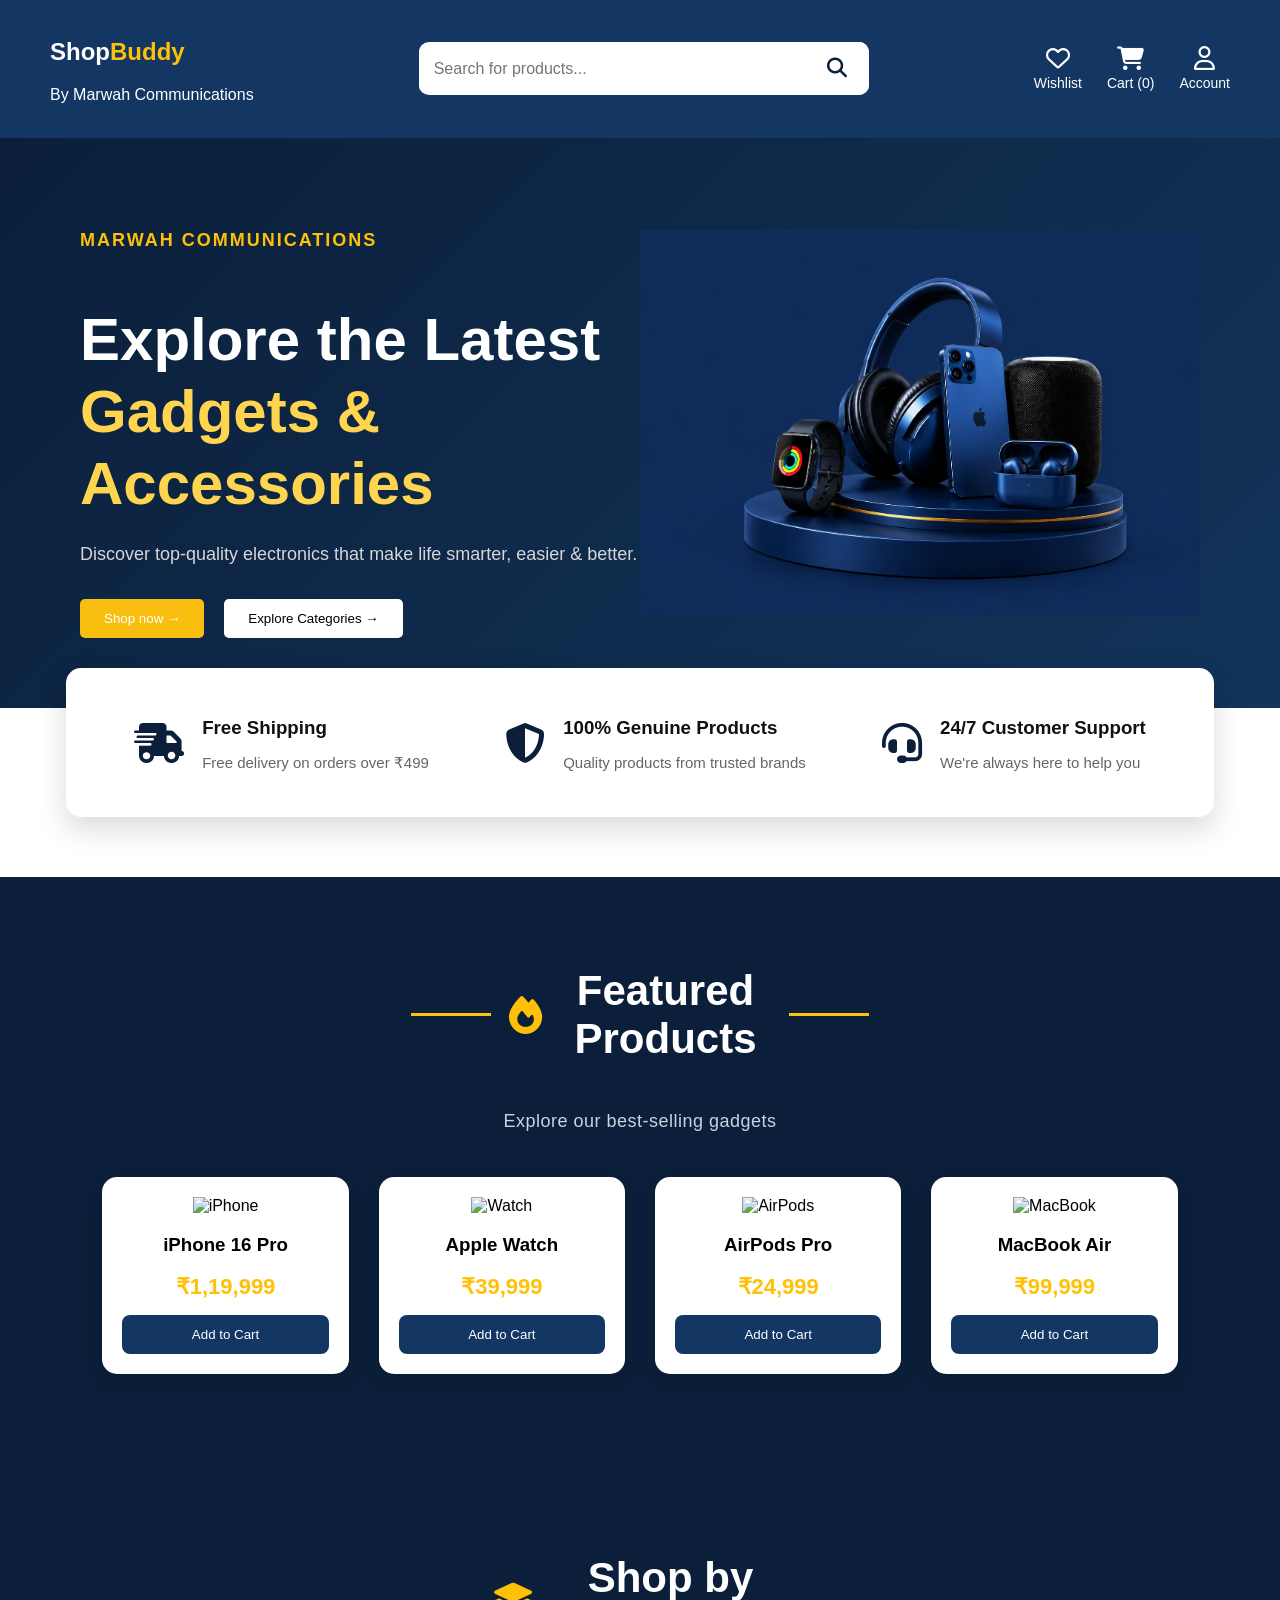
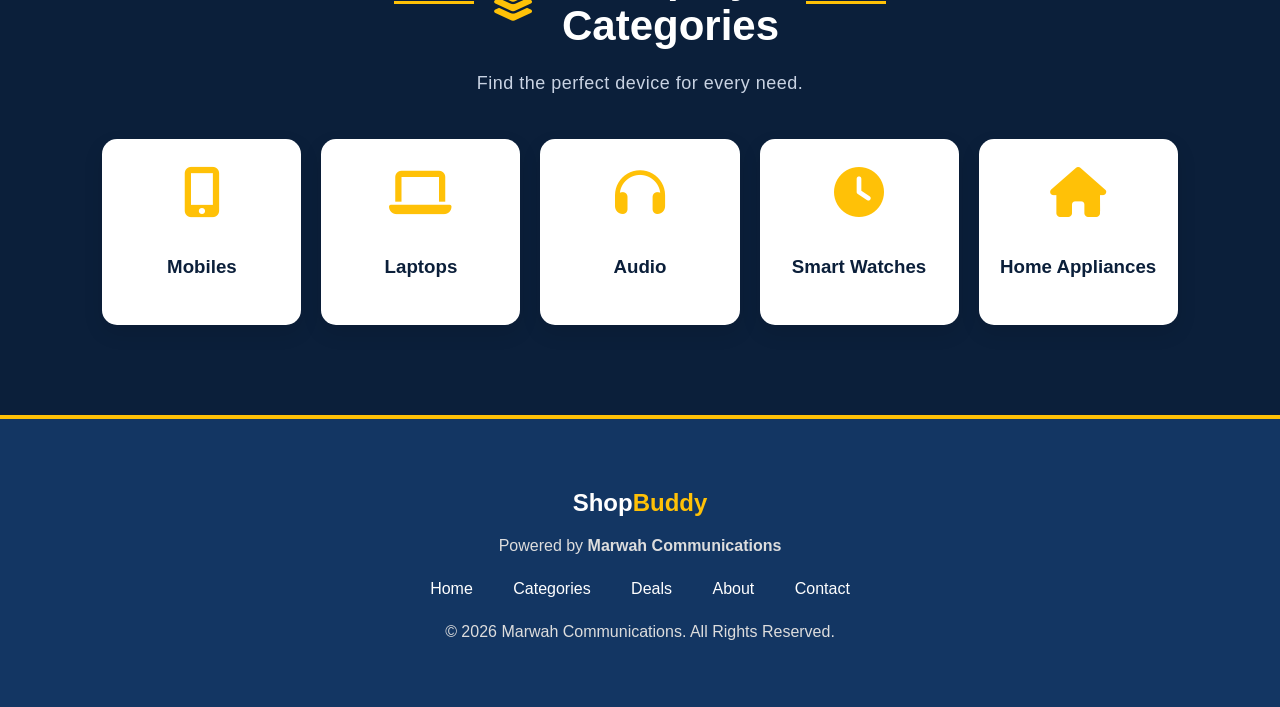
==== index.html @ 834ea1ad "Add product search and dynamic filtering" ====
<!DOCTYPE html>
<html lang="en">

<head>
    <meta charset="UTF-8">
    <meta name="viewport" content="width=device-width,intial-scale=1.0">
    <title>ShopBuddy</title>
    <link rel="stylesheet" href="css/style.css">
    <link rel="stylesheet" href="https://cdnjs.cloudflare.com/ajax/libs/font-awesome/6.5.2/css/all.min.css">
</head>

<body>
    <header>
        <nav class="navbar">
            <div class="logo">
                <h2>
                    <span class="shop">Shop</span><span class="buddy">Buddy</span>
                </h2>
                <p>By Marwah Communications</p>
            </div>
            <div class="search-box">
                <input type="text" id="search-input" placeholder="Search for products...">
                <button class="search-btn"><i class="fa-solid fa-magnifying-glass"></i></button>
            </div>
            <div class="nav-icons">
                <div class="icon-item">
                    <i class="fa-regular fa-heart"></i>
                    <span>Wishlist</span>
                </div>

                <div class="icon-item">
                    <i class="fa-solid fa-cart-shopping"></i>
                    <span id="cart-count">Cart (0)</span>
                </div>

                <div class="icon-item">
                    <i class="fa-regular fa-user"></i>
                    <span>Account</span>
                </div>
            </div>
        </nav>

    </header>
    <main>
        <section class="hero">
            <div class="hero-content">
                <p class="hero-tag">MARWAH COMMUNICATIONS</p>

                <h1>
                    Explore the Latest <br>
                    <span>Gadgets & Accessories</span>
                </h1>

                <p class="hero-description">
                    Discover top-quality electronics that make life smarter,
                    easier & better.
                </p>
                <div class="hero-buttons">
                    <button class="shop-btn">Shop now →</button>
                    <button class="explore-btn">Explore Categories →</button>
                </div>
            </div>
            <div class="hero-image">
                <img src="images/hero.png" alt="Electronics Collection">
            </div>
        </section>
        <section class="features">

            <div class="feature-card">

                <i class="fa-solid fa-truck-fast"></i>

                <div class="feature-content">
                    <h3>Free Shipping</h3>
                    <p>Free delivery on orders over ₹499</p>
                </div>

            </div>

            <div class="feature-card">

                <i class="fa-solid fa-shield-halved"></i>

                <div class="feature-content">
                    <h3>100% Genuine Products</h3>
                    <p>Quality products from trusted brands</p>
                </div>

            </div>

            <div class="feature-card">

                <i class="fa-solid fa-headset"></i>

                <div class="feature-content">
                    <h3>24/7 Customer Support</h3>
                    <p>We're always here to help you</p>
                </div>

            </div>

        </section>

        <section class="featured-products">

            <h2 class="section-title">
    <i class="fa-solid fa-fire"></i> Featured Products
</h2>
            <p class="section-subtitle">
                Explore our best-selling gadgets
            </p>

            <div class="product-grid">

                <div class="product-card">

                    <img src="images/iphone.jpg" alt="iPhone">

                    <h3>iPhone 16 Pro</h3>

                    <p class="price">₹1,19,999</p>

                    <button class="add-cart">Add to Cart</button>

                </div>

                <div class="product-card">

                    <img src="images/watch.jpg" alt="Watch">

                    <h3>Apple Watch</h3>

                    <p class="price">₹39,999</p>

                    <button class="add-cart">Add to Cart</button>

                </div>

                <div class="product-card">

                    <img src="images/airpods.jpg" alt="AirPods">

                    <h3>AirPods Pro</h3>

                    <p class="price">₹24,999</p>

                    <button class="add-cart">Add to Cart</button>

                </div>

                <div class="product-card">

                    <img src="images/macbook.jpg" alt="MacBook">

                    <h3>MacBook Air</h3>

                    <p class="price">₹99,999</p>

                    <button class="add-cart">Add to Cart</button>

                </div>

            </div>

        </section>

        <section class="categories">

            <h2 class="section-title">
    <i class="fa-solid fa-layer-group"></i> Shop by Categories
</h2>

<p class="section-subtitle">
    Find the perfect device for every need.
</p>

            <div class="category-grid">

                <div class="category-card">
                    <i class="fa-solid fa-mobile-screen-button"></i>
                    <h3>Mobiles</h3>
                </div>

                <div class="category-card">
                    <i class="fa-solid fa-laptop"></i>
                    <h3>Laptops</h3>
                </div>

                <div class="category-card">
                    <i class="fa-solid fa-headphones"></i>
                    <h3>Audio</h3>
                </div>

                <div class="category-card">
                    <i class="fa-solid fa-clock"></i>
                    <h3>Smart Watches</h3>
                </div>
                <div class="category-card">
                    <i class="fa-solid fa-house"></i>
                    <h3>Home Appliances</h3>
                </div>

            </div>

        </section>
    </main>
    <footer>

        <h2>
            <span class="shop">Shop</span><span class="buddy">Buddy</span>
        </h2>

        <p class="footer-company">
            Powered by <strong>Marwah Communications</strong>
        </p>



        <div class="footer-links">

            <a href="#">Home</a>
            <a href="#">Categories</a>
            <a href="#">Deals</a>
            <a href="#">About</a>
            <a href="#">Contact</a>

        </div>

        <p class="copyright">
            © 2026 Marwah Communications. All Rights Reserved.
        </p>

    </footer>
    <script src="js/script.js"></script>

</body>

</html>
---- css/style.css ----
body{
    margin:0;
    font-family:Arial, Helvetica, sans-serif;
    
}

.navbar{

    display:flex;

    justify-content:space-between;

    align-items:center;

    padding:18px 50px;

    background-color:#133663;

}
.logo{

    color:white;

}
.shop{
    color:white;
}

.buddy{
    color:#FFC107;
}
.search-box{
    display:flex;
    align-items:center;
    background:white;
    border-radius:10px;
    overflow:hidden;
    width:450px;
}
.search-box input{
    flex:1;
    border:none;
    outline:none;
    padding:15px;
    font-size:16px;
}
.search-btn{
    background:white;
    border:none;
    padding:15px 22px;
    cursor:pointer;
    font-size:20px;
}
.search-btn i{
    font-size:20px;
    color:#0B1F3A;
}
.nav-icons{
    display:flex;
    gap:25px;
}
.icon-item{
    display:flex;
    flex-direction:column;
    align-items:center;
}
.icon-item button{
    background:none;
    border:none;
    font-size:26px;
    color:white;
    cursor:pointer;
}
.icon-item span{
    color:white;
    font-size:14px;
    margin-top:5px;
}
.nav-icons button{

    font-size:22px;

    margin-left:10px;

    background:none;

    border:none;

    cursor:pointer;

}
.icon-item i{
    color:white;
    font-size:24px;
    cursor:pointer;
    transition:0.3s;
}

.icon-item i:hover{
    color:#FFC107;
}






.hero{
    display:flex;
    justify-content:space-between;
    align-items:center;
    padding:70px 80px;
    background: linear-gradient(135deg, #0B1F3A, #12345A);

    color: white;
}
.hero-tag{
    color:#FFC107;
    font-weight:bold;
    letter-spacing:2px;
    margin-bottom:20px;
}
.hero-content {
    width:50%;
}
.hero-content h1{
    font-size:60px;
    line-height: 1.2;
    color: white;
    margin-bottom:20px;
}
.hero-content h1 span{
    color: #FFD54F;
}
.hero-content p{
    font-size:18px;
    line-height:1.6;
    margin-bottom:30px;
}
.hero-description{
    color:#d6d6d6;
    font-size:20px;
    line-height:1.6;
    margin-bottom:35px;
}

.hero-image{
    width: 50%;
    display: flex;
    justify-content: center;
}

.hero-image img{
    width: 100%;
    max-width: 650px;
    height: auto;
}
.shop-btn,.explore-btn{
    border-radius:5px;
    padding:12px 24px;
    cursor:pointer; 
    border:none;
    transition:0.3s ease;
}
.explore-btn{
    background-color:white;
    color:black; 
}
.shop-btn{
    background-color:#f8be10;
    color:white;
}

.shop-btn:hover{
    background-color:#FFC107;
}

.explore-btn:hover{
    background-color:#d8d8d8;
    color:black;
}
.hero-buttons{
    display:flex;
    gap:20px;
}

.features{
    width:85%;
    margin:-40px auto 60px;
    padding:30px;

    display:flex;
    justify-content:space-around;
    align-items:center;

    background:white;
    border-radius:15px;

    box-shadow:0 12px 30px rgba(0,0,0,0.15);
}

.feature-card{
    display:flex;
    align-items:center;
    gap:18px;
}

.feature-card i{
    font-size:40px;
    color:#0B1F3A;
}

.feature-content h3{
    margin-bottom:8px;
    color:#111;
}

.feature-content p{
    color:#666;
    font-size:15px;
}

.featured-products{
    background:#0B1F3A;
    padding:90px 8%;
    text-align:center;
}
.featured-products h2{
    font-size:42px;
    margin-bottom:40px;
    color:white;
}
.featured-products,
.categories{
    text-align:center;
}
.section-title{
   display:inline-flex;
    align-items:center;
    gap:18px;
    margin:0 auto 15px;

    color:white;
    font-size:42px;
    font-weight:700;
}

.section-title::before,
.section-title::after{
    content:"";
    flex:0 0 80px;
    height:3px;
    background:#FFC107;
}
.section-title i{
    color:#FFC107;
    margin:0;
    font-size:38px;
}


.section-subtitle{
    color:#C9D3E3;
    font-size:18px;
    font-weight:400;
    letter-spacing:.5px;
    margin-top:8px;
    margin-bottom:45px;
}
.product-grid{
    display:grid;
    grid-template-columns:repeat(4,1fr);
    gap:30px;
}
.product-card{
    background:white;
    border-radius:15px;
    padding:20px;
    box-shadow:0 8px 20px rgba(0,0,0,0.1);
    transition:0.35s;
}
.product-card:hover{
    transform:translateY(-12px);

    box-shadow:0 20px 35px rgba(0,0,0,.25);
}
.product-card img{
    width:100%;
    height:220px;
    object-fit:contain;
}
.price{
    color:#FFC107;
    font-size:22px;
    font-weight:bold;
    margin:15px 0;
}
.product-card button{
    width:100%;
    padding:12px;
    background:#133663;
    color:white;
    border:none;
    border-radius:8px;
    cursor:pointer;
    transition:.3s;
}
.product-card button:hover{
    background:#FFC107;
    color:black;
    transform:scale(1.05);
}


.categories{
    
    background:#0B1F3A;
     padding:90px 8%;
    
    text-align:center;
}


.category-grid{
    display:grid;
    grid-template-columns:repeat(5,1fr);
    gap:20px;
}

.category-card{
    background:white;
    padding:28px 20px;
    border-radius:15px;
    box-shadow:0 8px 20px rgba(0,0,0,0.1);
    transition:0.3s ease;
}

.category-card:hover{
    transform:translateY(-8px);
}

.category-card i{
    font-size:50px;
    color:#FFC107;
    margin-bottom:20px;
}

.category-card h3{
    color:#0B1F3A;
}

footer{
    background:#133663;
    color:white;
    text-align:center;
    padding:50px 20px;
    border-top:4px solid #FFC107;
}

.footer-links{
    margin:25px 0;
}

.footer-links a{
    color:white;
    text-decoration:none;
    margin:0 18px;
    transition:.3s ease;
}

.footer-links a:hover{
    color:#FFC107;
}

footer p{
    color:#ddd;
}
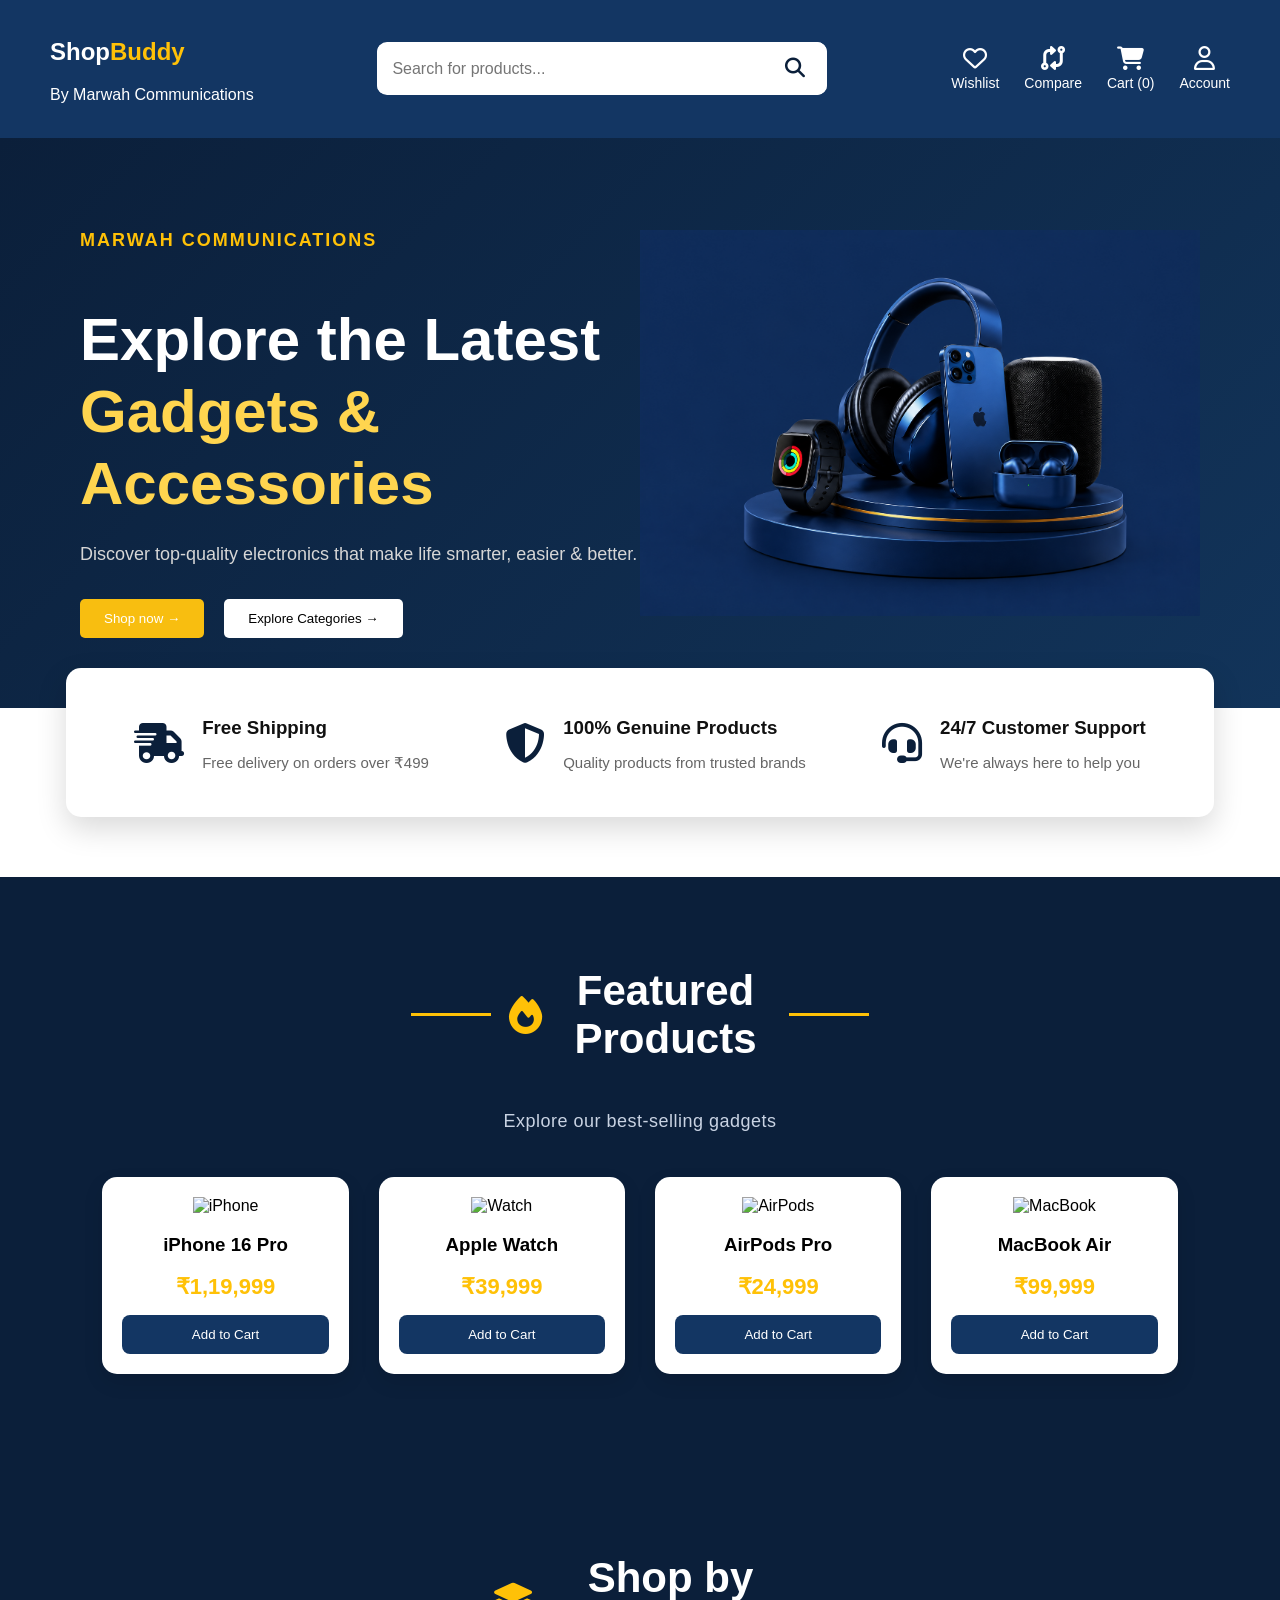
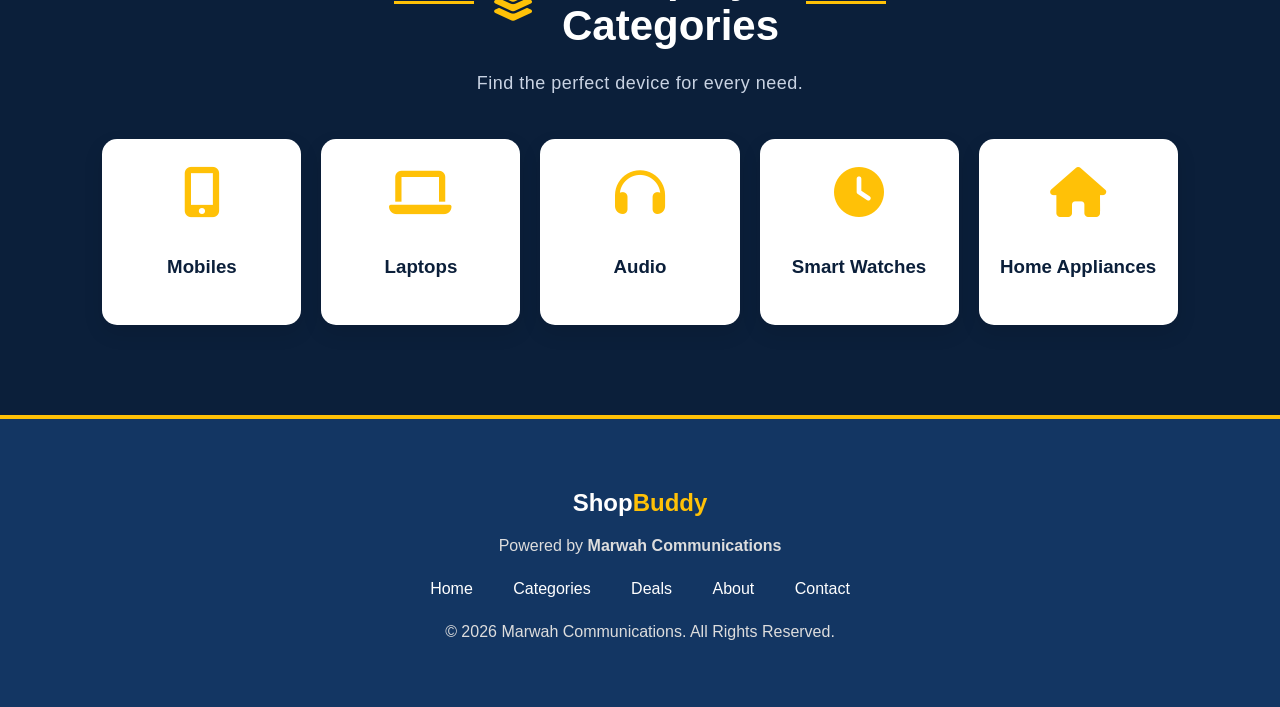
==== commit c1df4a25: "Add product comparison feature" ====
--- a/index.html
+++ b/index.html
@@ -3,11 +3,58 @@
 
 <head>
     <meta charset="UTF-8">
-    <meta name="viewport" content="width=device-width,intial-scale=1.0">
+    <meta name="viewport" content="width=device-width,initial-scale=1.0">
     <title>ShopBuddy</title>
     <link rel="stylesheet" href="css/style.css">
     <link rel="stylesheet" href="https://cdnjs.cloudflare.com/ajax/libs/font-awesome/6.5.2/css/all.min.css">
 </head>
+
+<div class="compare-overlay" id="compare-overlay">
+
+    <div class="compare-dialog">
+
+        <div class="compare-header">
+            <h2>Compare Products</h2>
+            <button class="close-compare" id="close-compare">
+                &times;
+            </button>
+        </div>
+
+        <div class="compare-products">
+
+            <div class="compare-slot">
+    <label>Product 1</label>
+
+    <input 
+        type="text" 
+        id="compare-product-1"
+        placeholder="Search for a product..."
+    >
+
+    <div class="compare-suggestions" id="suggestions-1"></div>
+</div>
+
+            <div class="compare-slot">
+    <label>Product 2</label>
+
+    <input 
+        type="text" 
+        id="compare-product-2"
+        placeholder="Search for a product..."
+    >
+
+    <div class="compare-suggestions" id="suggestions-2"></div>
+</div>
+
+        </div>
+
+        <button class="compare-submit" id="compare-submit">
+            Compare
+        </button>
+
+    </div>
+
+</div>
 
 <body>
     <header>
@@ -28,6 +75,10 @@
                     <span>Wishlist</span>
                 </div>
 
+                <div class="icon-item" id="compare-nav">
+                    <i class="fa-solid fa-code-compare"></i>
+                    <span>Compare</span>
+                </div>
                 <div class="icon-item">
                     <i class="fa-solid fa-cart-shopping"></i>
                     <span id="cart-count">Cart (0)</span>
@@ -104,8 +155,8 @@
         <section class="featured-products">
 
             <h2 class="section-title">
-    <i class="fa-solid fa-fire"></i> Featured Products
-</h2>
+                <i class="fa-solid fa-fire"></i> Featured Products
+            </h2>
             <p class="section-subtitle">
                 Explore our best-selling gadgets
             </p>
@@ -167,12 +218,12 @@
         <section class="categories">
 
             <h2 class="section-title">
-    <i class="fa-solid fa-layer-group"></i> Shop by Categories
-</h2>
-
-<p class="section-subtitle">
-    Find the perfect device for every need.
-</p>
+                <i class="fa-solid fa-layer-group"></i> Shop by Categories
+            </h2>
+
+            <p class="section-subtitle">
+                Find the perfect device for every need.
+            </p>
 
             <div class="category-grid">
 
@@ -232,6 +283,12 @@
 
     </footer>
     <script src="js/script.js"></script>
+    <script src="js/data.js"></script>
+    <script>
+    window.comparePagePath = "pages/compare.html";
+</script>
+<script src="js/compare.js"></script>
+<script src="js/cart.js"></script>
 
 </body>
 
--- a/css/style.css
+++ b/css/style.css
@@ -374,4 +374,93 @@
 
 footer p{
     color:#ddd;
+}
+
+.compare-overlay {
+    display: none;
+    position: fixed;
+    inset: 0;
+    background: rgba(0, 0, 0, 0.5);
+    z-index: 1000;
+
+    align-items: center;
+    justify-content: center;
+}
+
+.compare-dialog {
+    width: 90%;
+    max-width: 600px;
+    background: white;
+    border-radius: 12px;
+    padding: 25px;
+    box-shadow: 0 10px 30px rgba(0, 0, 0, 0.2);
+}
+
+.compare-header {
+    display: flex;
+    align-items: center;
+    justify-content: space-between;
+    margin-bottom: 25px;
+}
+
+.compare-header h2 {
+    margin: 0;
+}
+
+.close-compare {
+    border: none;
+    background: none;
+    font-size: 28px;
+    cursor: pointer;
+}
+
+.compare-products {
+    display: flex;
+    gap: 20px;
+}
+
+.compare-slot {
+    flex: 1;
+}
+
+.compare-slot label {
+    display: block;
+    margin-bottom: 8px;
+    font-weight: 600;
+}
+
+.compare-slot input {
+    width: 100%;
+    padding: 12px;
+    border: 1px solid #ccc;
+    border-radius: 8px;
+    box-sizing: border-box;
+}
+
+.compare-submit {
+    display: block;
+    margin: 25px auto 0;
+    padding: 12px 30px;
+    border: none;
+    border-radius: 8px;
+    cursor: pointer;
+}
+
+.compare-suggestions {
+    margin-top: 5px;
+    border: 1px solid #ddd;
+    border-radius: 8px;
+    background: white;
+    max-height: 180px;
+    overflow-y: auto;
+}
+
+.compare-suggestion {
+    padding: 10px;
+    cursor: pointer;
+    border-bottom: 1px solid #eee;
+}
+
+.compare-suggestion:hover {
+    background: #f5f5f5;
 }
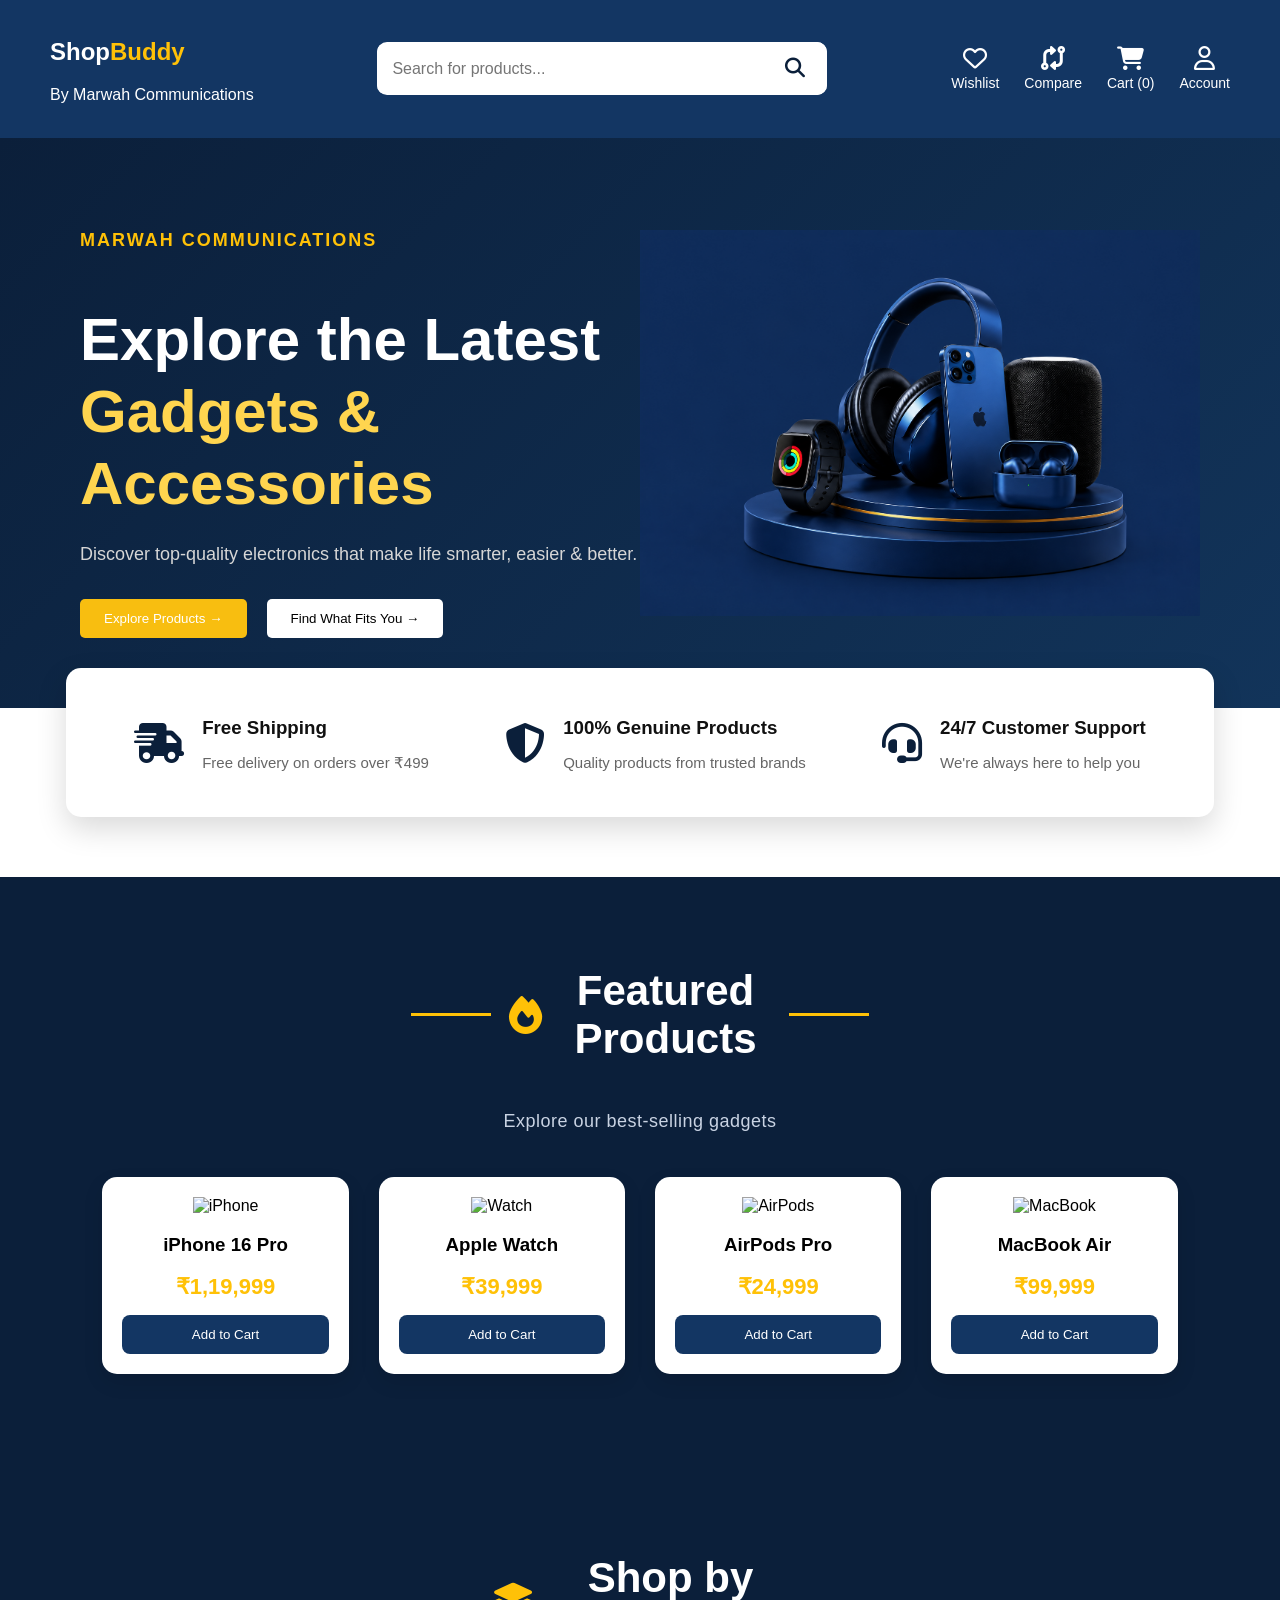
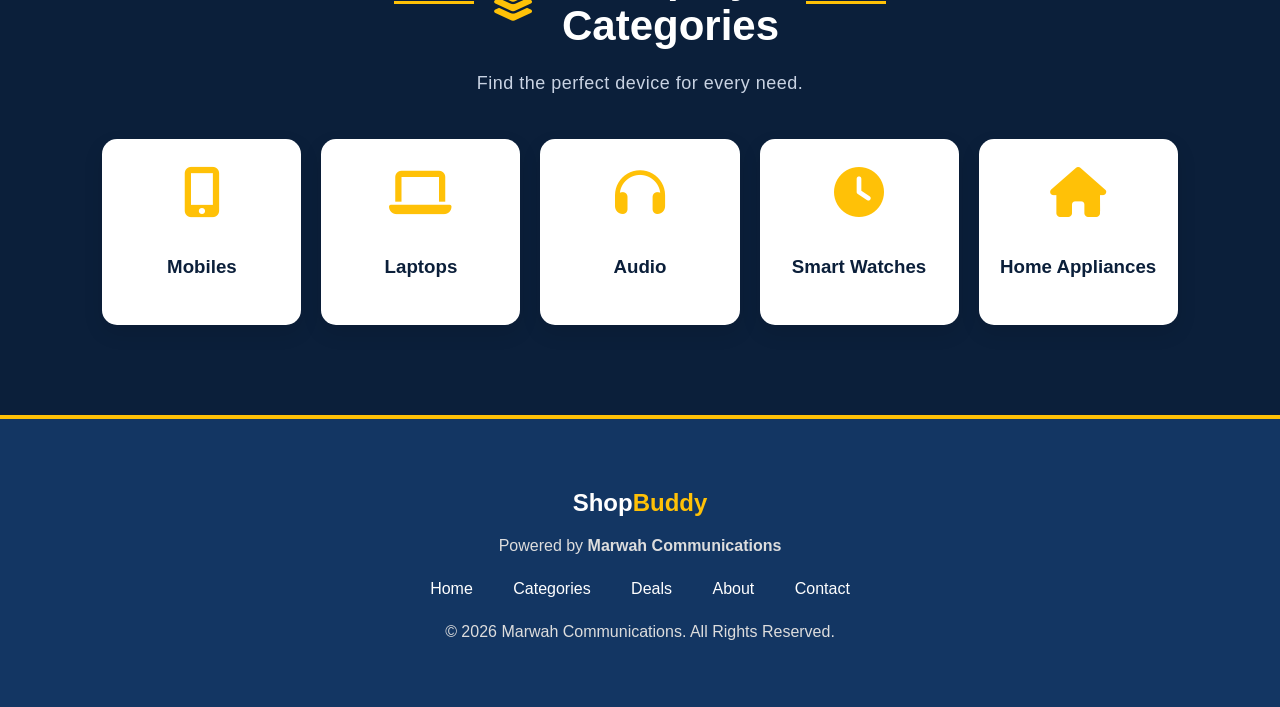
==== commit 720f1e50: "All products page added" ====
--- a/index.html
+++ b/index.html
@@ -23,28 +23,20 @@
         <div class="compare-products">
 
             <div class="compare-slot">
-    <label>Product 1</label>
-
-    <input 
-        type="text" 
-        id="compare-product-1"
-        placeholder="Search for a product..."
-    >
-
-    <div class="compare-suggestions" id="suggestions-1"></div>
-</div>
+                <label>Product 1</label>
+
+                <input type="text" id="compare-product-1" placeholder="Search for a product...">
+
+                <div class="compare-suggestions" id="suggestions-1"></div>
+            </div>
 
             <div class="compare-slot">
-    <label>Product 2</label>
-
-    <input 
-        type="text" 
-        id="compare-product-2"
-        placeholder="Search for a product..."
-    >
-
-    <div class="compare-suggestions" id="suggestions-2"></div>
-</div>
+                <label>Product 2</label>
+
+                <input type="text" id="compare-product-2" placeholder="Search for a product...">
+
+                <div class="compare-suggestions" id="suggestions-2"></div>
+            </div>
 
         </div>
 
@@ -107,8 +99,13 @@
                     easier & better.
                 </p>
                 <div class="hero-buttons">
-                    <button class="shop-btn">Shop now →</button>
-                    <button class="explore-btn">Explore Categories →</button>
+                    <button class="shop-btn" onclick="window.location.href='pages/products.html'">
+    Explore Products →
+</button>
+
+                    <button class="explore-btn" onclick="window.location.href='pages/recommendation.html'">
+                        Find What Fits You →
+                    </button>
                 </div>
             </div>
             <div class="hero-image">
@@ -285,10 +282,10 @@
     <script src="js/script.js"></script>
     <script src="js/data.js"></script>
     <script>
-    window.comparePagePath = "pages/compare.html";
-</script>
-<script src="js/compare.js"></script>
-<script src="js/cart.js"></script>
+        window.comparePagePath = "pages/compare.html";
+    </script>
+    <script src="js/compare.js"></script>
+    <script src="js/cart.js"></script>
 
 </body>
 
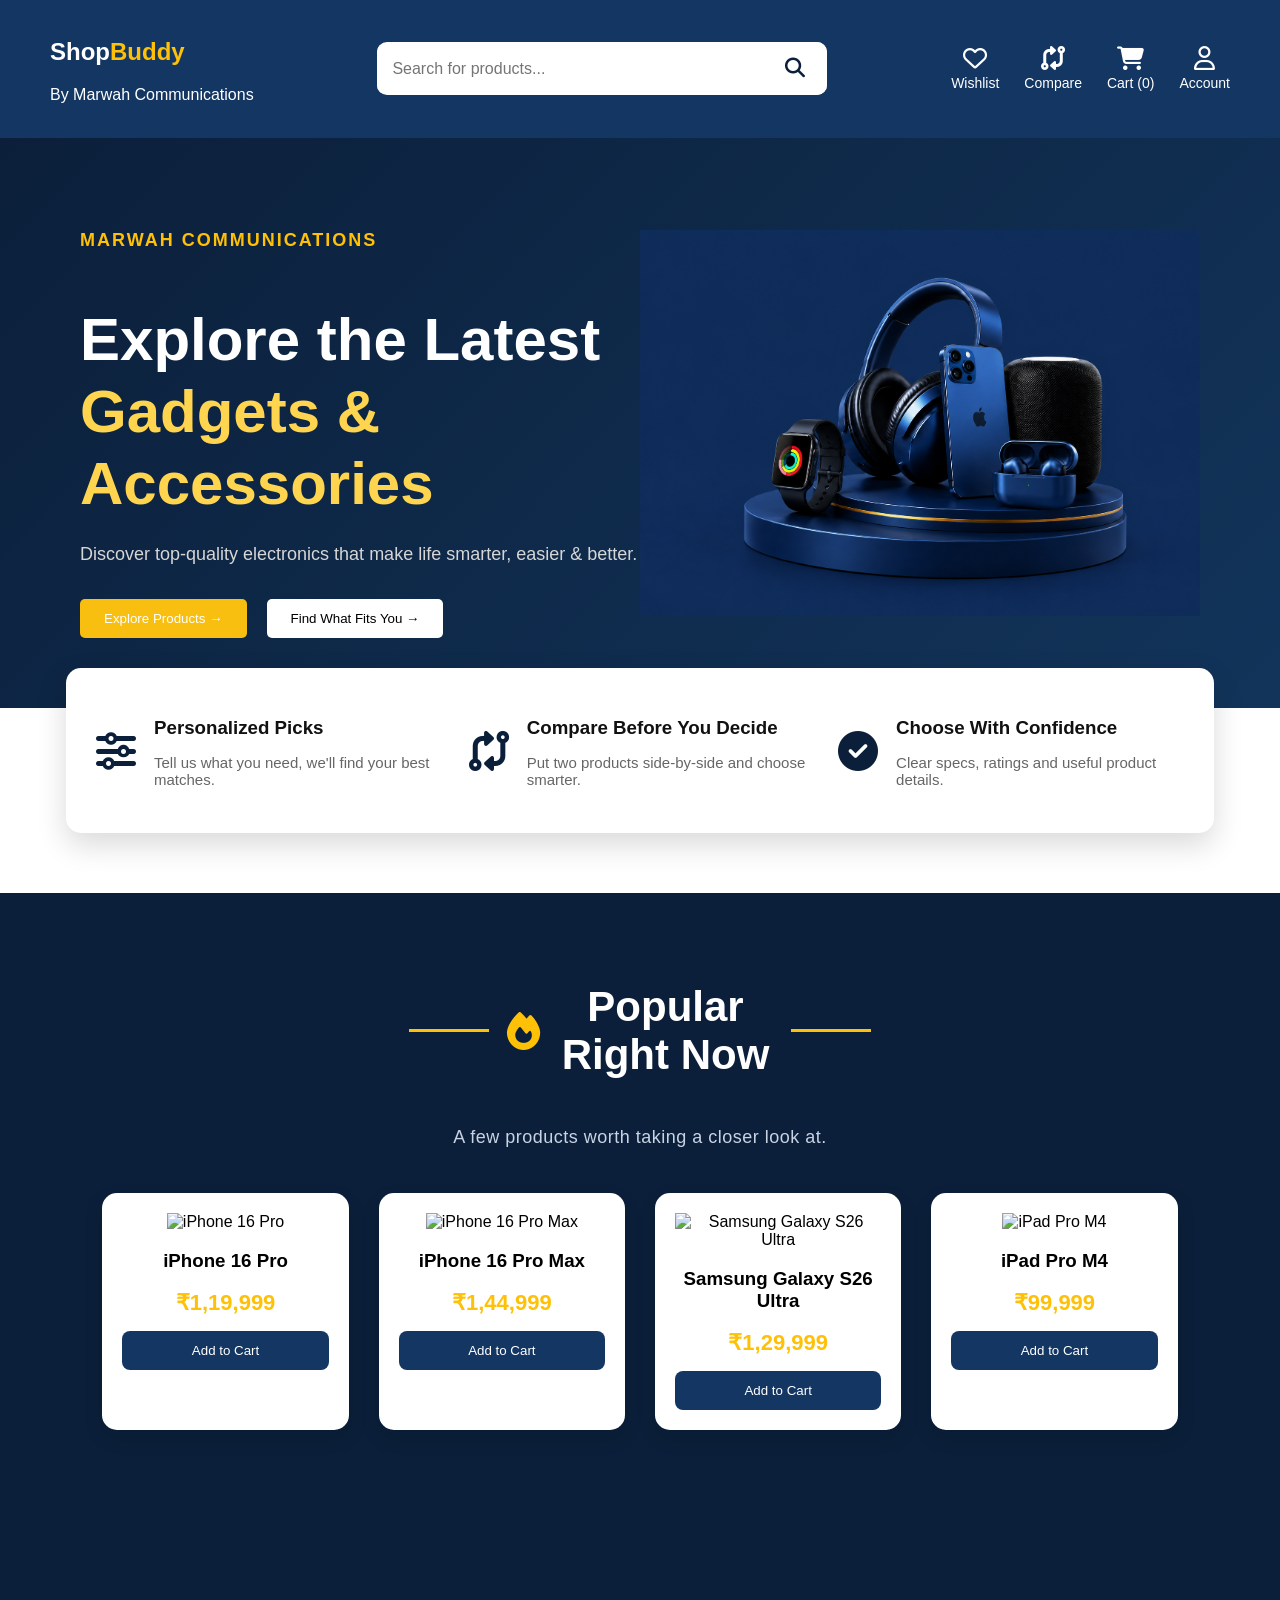
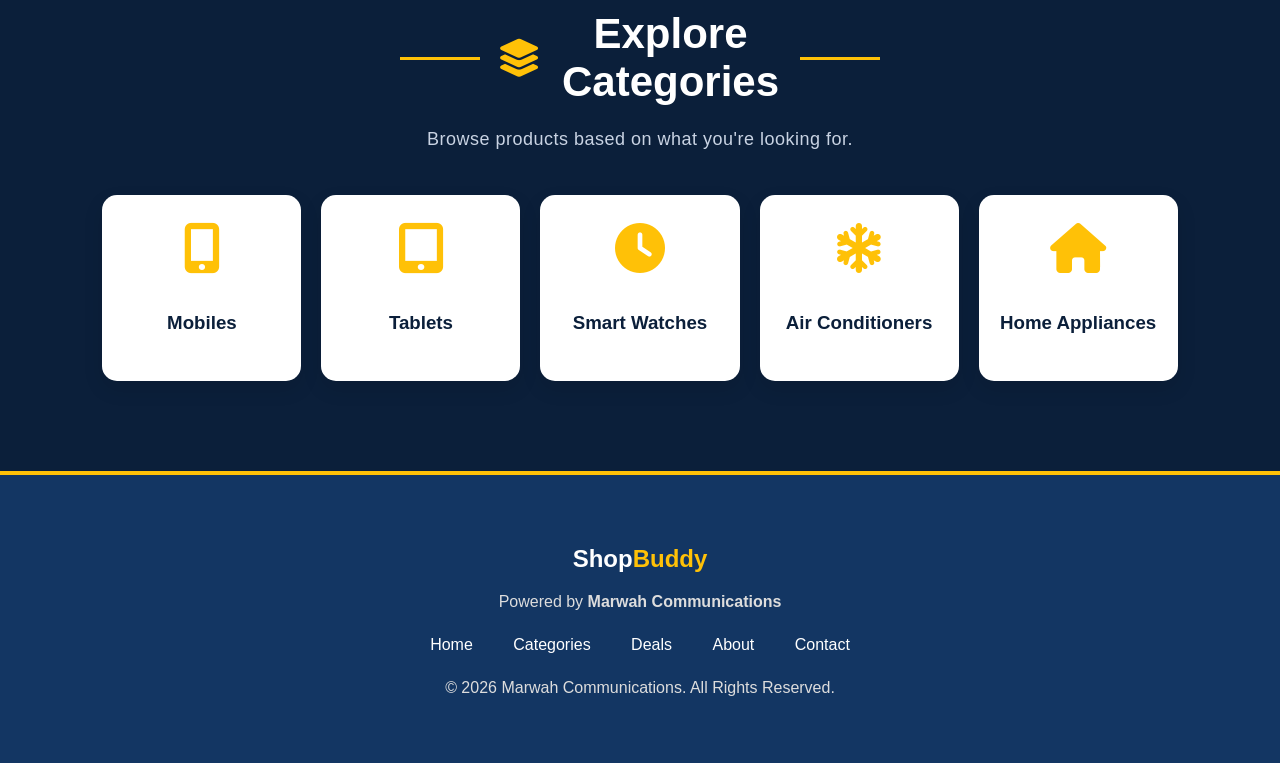
==== commit f6a8d2aa: "Update homepage popular products section" ====
--- a/index.html
+++ b/index.html
@@ -100,8 +100,8 @@
                 </p>
                 <div class="hero-buttons">
                     <button class="shop-btn" onclick="window.location.href='pages/products.html'">
-    Explore Products →
-</button>
+                        Explore Products →
+                    </button>
 
                     <button class="explore-btn" onclick="window.location.href='pages/recommendation.html'">
                         Find What Fits You →
@@ -115,142 +115,88 @@
         <section class="features">
 
             <div class="feature-card">
-
-                <i class="fa-solid fa-truck-fast"></i>
+                <i class="fa-solid fa-sliders"></i>
 
                 <div class="feature-content">
-                    <h3>Free Shipping</h3>
-                    <p>Free delivery on orders over ₹499</p>
-                </div>
-
+                    <h3>Personalized Picks</h3>
+                    <p>Tell us what you need, we'll find your best matches.</p>
+                </div>
             </div>
 
             <div class="feature-card">
-
-                <i class="fa-solid fa-shield-halved"></i>
+                <i class="fa-solid fa-code-compare"></i>
 
                 <div class="feature-content">
-                    <h3>100% Genuine Products</h3>
-                    <p>Quality products from trusted brands</p>
-                </div>
-
+                    <h3>Compare Before You Decide</h3>
+                    <p>Put two products side-by-side and choose smarter.</p>
+                </div>
             </div>
 
             <div class="feature-card">
-
-                <i class="fa-solid fa-headset"></i>
+                <i class="fa-solid fa-circle-check"></i>
 
                 <div class="feature-content">
-                    <h3>24/7 Customer Support</h3>
-                    <p>We're always here to help you</p>
-                </div>
-
+                    <h3>Choose With Confidence</h3>
+                    <p>Clear specs, ratings and useful product details.</p>
+                </div>
             </div>
 
         </section>
 
-        <section class="featured-products">
-
-            <h2 class="section-title">
-                <i class="fa-solid fa-fire"></i> Featured Products
-            </h2>
-            <p class="section-subtitle">
-                Explore our best-selling gadgets
-            </p>
-
-            <div class="product-grid">
-
-                <div class="product-card">
-
-                    <img src="images/iphone.jpg" alt="iPhone">
-
-                    <h3>iPhone 16 Pro</h3>
-
-                    <p class="price">₹1,19,999</p>
-
-                    <button class="add-cart">Add to Cart</button>
-
-                </div>
-
-                <div class="product-card">
-
-                    <img src="images/watch.jpg" alt="Watch">
-
-                    <h3>Apple Watch</h3>
-
-                    <p class="price">₹39,999</p>
-
-                    <button class="add-cart">Add to Cart</button>
-
-                </div>
-
-                <div class="product-card">
-
-                    <img src="images/airpods.jpg" alt="AirPods">
-
-                    <h3>AirPods Pro</h3>
-
-                    <p class="price">₹24,999</p>
-
-                    <button class="add-cart">Add to Cart</button>
-
-                </div>
-
-                <div class="product-card">
-
-                    <img src="images/macbook.jpg" alt="MacBook">
-
-                    <h3>MacBook Air</h3>
-
-                    <p class="price">₹99,999</p>
-
-                    <button class="add-cart">Add to Cart</button>
-
-                </div>
-
-            </div>
-
-        </section>
+       <section class="featured-products">
+
+    <h2 class="section-title">
+        <i class="fa-solid fa-fire"></i> Popular Right Now
+    </h2>
+
+    <p class="section-subtitle">
+        A few products worth taking a closer look at.
+    </p>
+
+    <div class="product-grid" id="popular-products-grid"></div>
+
+</section>
 
         <section class="categories">
 
-            <h2 class="section-title">
-                <i class="fa-solid fa-layer-group"></i> Shop by Categories
-            </h2>
-
-            <p class="section-subtitle">
-                Find the perfect device for every need.
-            </p>
-
-            <div class="category-grid">
-
-                <div class="category-card">
-                    <i class="fa-solid fa-mobile-screen-button"></i>
-                    <h3>Mobiles</h3>
-                </div>
-
-                <div class="category-card">
-                    <i class="fa-solid fa-laptop"></i>
-                    <h3>Laptops</h3>
-                </div>
-
-                <div class="category-card">
-                    <i class="fa-solid fa-headphones"></i>
-                    <h3>Audio</h3>
-                </div>
-
-                <div class="category-card">
-                    <i class="fa-solid fa-clock"></i>
-                    <h3>Smart Watches</h3>
-                </div>
-                <div class="category-card">
-                    <i class="fa-solid fa-house"></i>
-                    <h3>Home Appliances</h3>
-                </div>
-
-            </div>
-
-        </section>
+    <h2 class="section-title">
+        <i class="fa-solid fa-layer-group"></i> Explore Categories
+    </h2>
+
+    <p class="section-subtitle">
+        Browse products based on what you're looking for.
+    </p>
+
+    <div class="category-grid">
+
+    <div class="category-card">
+        <i class="fa-solid fa-mobile-screen-button"></i>
+        <h3>Mobiles</h3>
+    </div>
+
+    <div class="category-card">
+        <i class="fa-solid fa-tablet-screen-button"></i>
+        <h3>Tablets</h3>
+    </div>
+
+    <div class="category-card">
+        <i class="fa-solid fa-clock"></i>
+        <h3>Smart Watches</h3>
+    </div>
+
+    <div class="category-card">
+        <i class="fa-solid fa-snowflake"></i>
+        <h3>Air Conditioners</h3>
+    </div>
+
+    <div class="category-card">
+        <i class="fa-solid fa-house"></i>
+        <h3>Home Appliances</h3>
+    </div>
+
+</div>
+
+
     </main>
     <footer>
 
@@ -279,13 +225,46 @@
         </p>
 
     </footer>
-    <script src="js/script.js"></script>
-    <script src="js/data.js"></script>
-    <script>
-        window.comparePagePath = "pages/compare.html";
-    </script>
-    <script src="js/compare.js"></script>
-    <script src="js/cart.js"></script>
+   <script src="js/script.js"></script>
+<script src="js/data.js"></script>
+
+<script>
+    const popularGrid = document.getElementById("popular-products-grid");
+
+    if (popularGrid && typeof products !== "undefined") {
+
+        const popularProducts = products
+            .slice()
+            .sort((a, b) => b.rating - a.rating)
+            .slice(0, 4);
+
+        popularProducts.forEach(product => {
+
+            const card = document.createElement("div");
+
+            card.classList.add("product-card");
+
+            card.innerHTML = `
+                <img src="${product.image}" alt="${product.name}">
+
+                <h3>${product.name}</h3>
+
+                <p class="price">₹${product.price.toLocaleString("en-IN")}</p>
+
+                <button class="add-cart">Add to Cart</button>
+            `;
+
+            popularGrid.appendChild(card);
+        });
+    }
+</script>
+
+<script>
+    window.comparePagePath = "pages/compare.html";
+</script>
+
+<script src="js/compare.js"></script>
+<script src="js/cart.js"></script>
 
 </body>
 
--- a/css/style.css
+++ b/css/style.css
@@ -463,4 +463,5 @@
 
 .compare-suggestion:hover {
     background: #f5f5f5;
-}+}
+
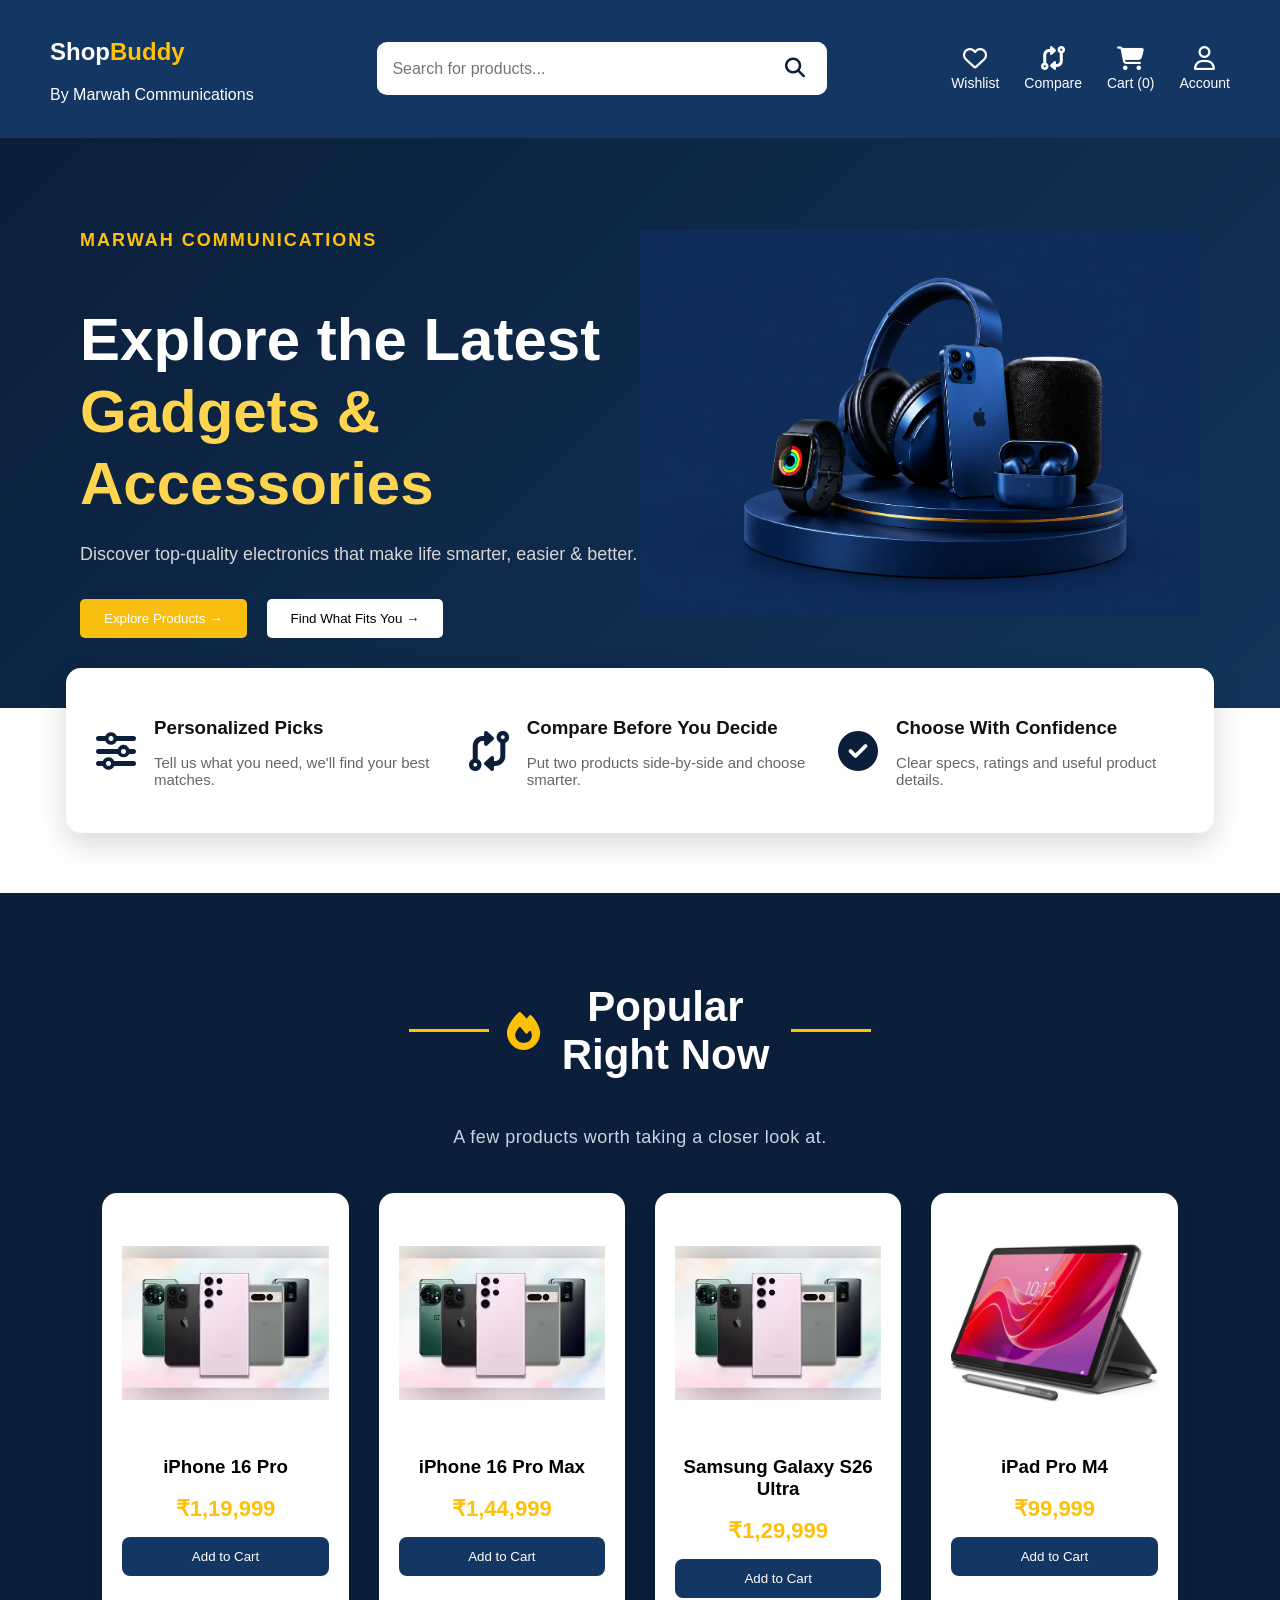
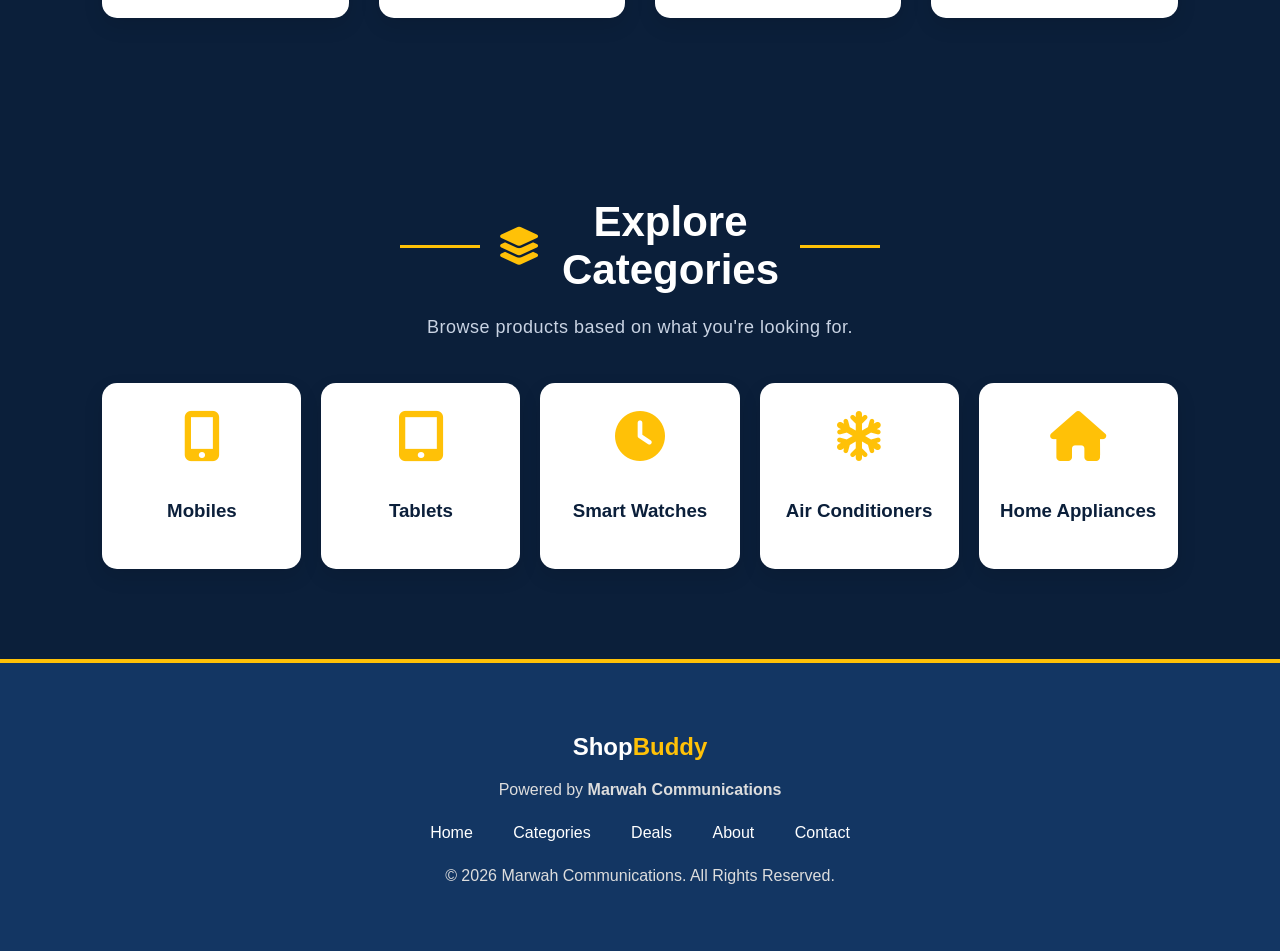
==== commit 0d4fd155: "Added core functionalities" ====
--- a/index.html
+++ b/index.html
@@ -169,30 +169,26 @@
 
     <div class="category-grid">
 
-    <div class="category-card">
-        <i class="fa-solid fa-mobile-screen-button"></i>
-        <h3>Mobiles</h3>
-    </div>
-
-    <div class="category-card">
-        <i class="fa-solid fa-tablet-screen-button"></i>
+    <div class="category-card" onclick="window.location.href='pages/products.html?category=Mobile'">
+    <i class="fa-solid fa-mobile-screen-button"></i>
+    <h3>Mobiles</h3>
+</div>
+
+<div class="category-card" onclick="window.location.href='pages/products.html?category=Tablet'">        <i class="fa-solid fa-tablet-screen-button"></i>
         <h3>Tablets</h3>
     </div>
 
-    <div class="category-card">
-        <i class="fa-solid fa-clock"></i>
+<div class="category-card" onclick="window.location.href='pages/products.html?category=Smart Watch'">        <i class="fa-solid fa-clock"></i>
         <h3>Smart Watches</h3>
     </div>
 
-    <div class="category-card">
-        <i class="fa-solid fa-snowflake"></i>
+<div class="category-card" onclick="window.location.href='pages/products.html?category=Air Conditioner'">        <i class="fa-solid fa-snowflake"></i>
         <h3>Air Conditioners</h3>
     </div>
 
-    <div class="category-card">
-        <i class="fa-solid fa-house"></i>
-        <h3>Home Appliances</h3>
-    </div>
+<div class="category-card" onclick="document.getElementById('appliance-overlay').style.display='flex'">    <i class="fa-solid fa-house"></i>
+    <h3>Home Appliances</h3>
+</div>
 
 </div>
 
@@ -225,6 +221,46 @@
         </p>
 
     </footer>
+
+    <div class="appliance-overlay" id="appliance-overlay">
+
+    <div class="appliance-dialog">
+
+        <div class="appliance-header">
+            <h2>Choose a Category</h2>
+
+            <button class="close-appliance"
+                    onclick="document.getElementById('appliance-overlay').style.display='none'">
+                &times;
+            </button>
+        </div>
+
+        <p>Select the type of home appliance you're looking for.</p>
+
+        <div class="appliance-options">
+
+<div class="appliance-option"
+     onclick="window.location.href='pages/products.html?category=Refrigerator'">                <i class="fa-solid fa-temperature-low"></i>
+                <h3>Refrigerators</h3>
+            </div>
+
+<div class="appliance-option"
+     onclick="window.location.href='pages/products.html?category=Washing%20Machine'">                <i class="fa-solid fa-shirt"></i>
+                <h3>Washing Machines</h3>
+            </div>
+
+<div class="appliance-option"
+     onclick="window.location.href='pages/products.html?category=Microwave'">                <i class="fa-solid fa-mug-hot"></i>
+                <h3>Microwaves</h3>
+            </div>
+
+        </div>
+
+    </div>
+
+</div>
+
+
    <script src="js/script.js"></script>
 <script src="js/data.js"></script>
 
@@ -238,24 +274,27 @@
             .sort((a, b) => b.rating - a.rating)
             .slice(0, 4);
 
-        popularProducts.forEach(product => {
-
-            const card = document.createElement("div");
-
-            card.classList.add("product-card");
-
-            card.innerHTML = `
-                <img src="${product.image}" alt="${product.name}">
-
-                <h3>${product.name}</h3>
-
-                <p class="price">₹${product.price.toLocaleString("en-IN")}</p>
-
-                <button class="add-cart">Add to Cart</button>
-            `;
-
-            popularGrid.appendChild(card);
-        });
+      popularProducts.forEach(product => {
+    const card = document.createElement("div");
+    card.classList.add("product-card");
+
+    card.innerHTML = `
+        <img src="${product.image}" alt="${product.name}">
+        <h3>${product.name}</h3>
+        <p class="price">₹${product.price.toLocaleString("en-IN")}</p>
+        <button class="add-cart">Add to Cart</button>
+    `;
+
+    card.addEventListener("click", () => {
+        window.location.href = `pages/product-details.html?id=${product.id}`;
+    });
+
+    card.querySelector(".add-cart").addEventListener("click", (event) => {
+        event.stopPropagation();
+    });
+
+    popularGrid.appendChild(card);
+});
     }
 </script>
 
@@ -264,8 +303,8 @@
 </script>
 
 <script src="js/compare.js"></script>
+
 <script src="js/cart.js"></script>
-
 </body>
 
 </html>
--- a/css/style.css
+++ b/css/style.css
@@ -465,3 +465,74 @@
     background: #f5f5f5;
 }
 
+.appliance-overlay {
+    display: none;
+    position: fixed;
+    inset: 0;
+    background: rgba(0, 0, 0, 0.5);
+    z-index: 1000;
+
+    align-items: center;
+    justify-content: center;
+}
+
+.appliance-dialog {
+    width: 90%;
+    max-width: 650px;
+    background: white;
+    border-radius: 15px;
+    padding: 30px;
+    box-shadow: 0 10px 30px rgba(0, 0, 0, 0.25);
+}
+
+.appliance-header {
+    display: flex;
+    align-items: center;
+    justify-content: space-between;
+    margin-bottom: 10px;
+}
+
+.appliance-header h2 {
+    margin: 0;
+    color: #0B1F3A;
+}
+
+.close-appliance {
+    border: none;
+    background: none;
+    font-size: 30px;
+    cursor: pointer;
+    color: #333;
+}
+
+.appliance-options {
+    display: grid;
+    grid-template-columns: repeat(3, 1fr);
+    gap: 20px;
+    margin-top: 25px;
+}
+
+.appliance-option {
+    padding: 25px 15px;
+    text-align: center;
+    border: 2px solid #eee;
+    border-radius: 12px;
+    cursor: pointer;
+    transition: 0.3s ease;
+}
+
+.appliance-option:hover {
+    border-color: #FFC107;
+    transform: translateY(-5px);
+}
+
+.appliance-option i {
+    font-size: 40px;
+    color: #FFC107;
+    margin-bottom: 15px;
+}
+
+.appliance-option h3 {
+    margin: 0;
+    color: #0B1F3A;
+}
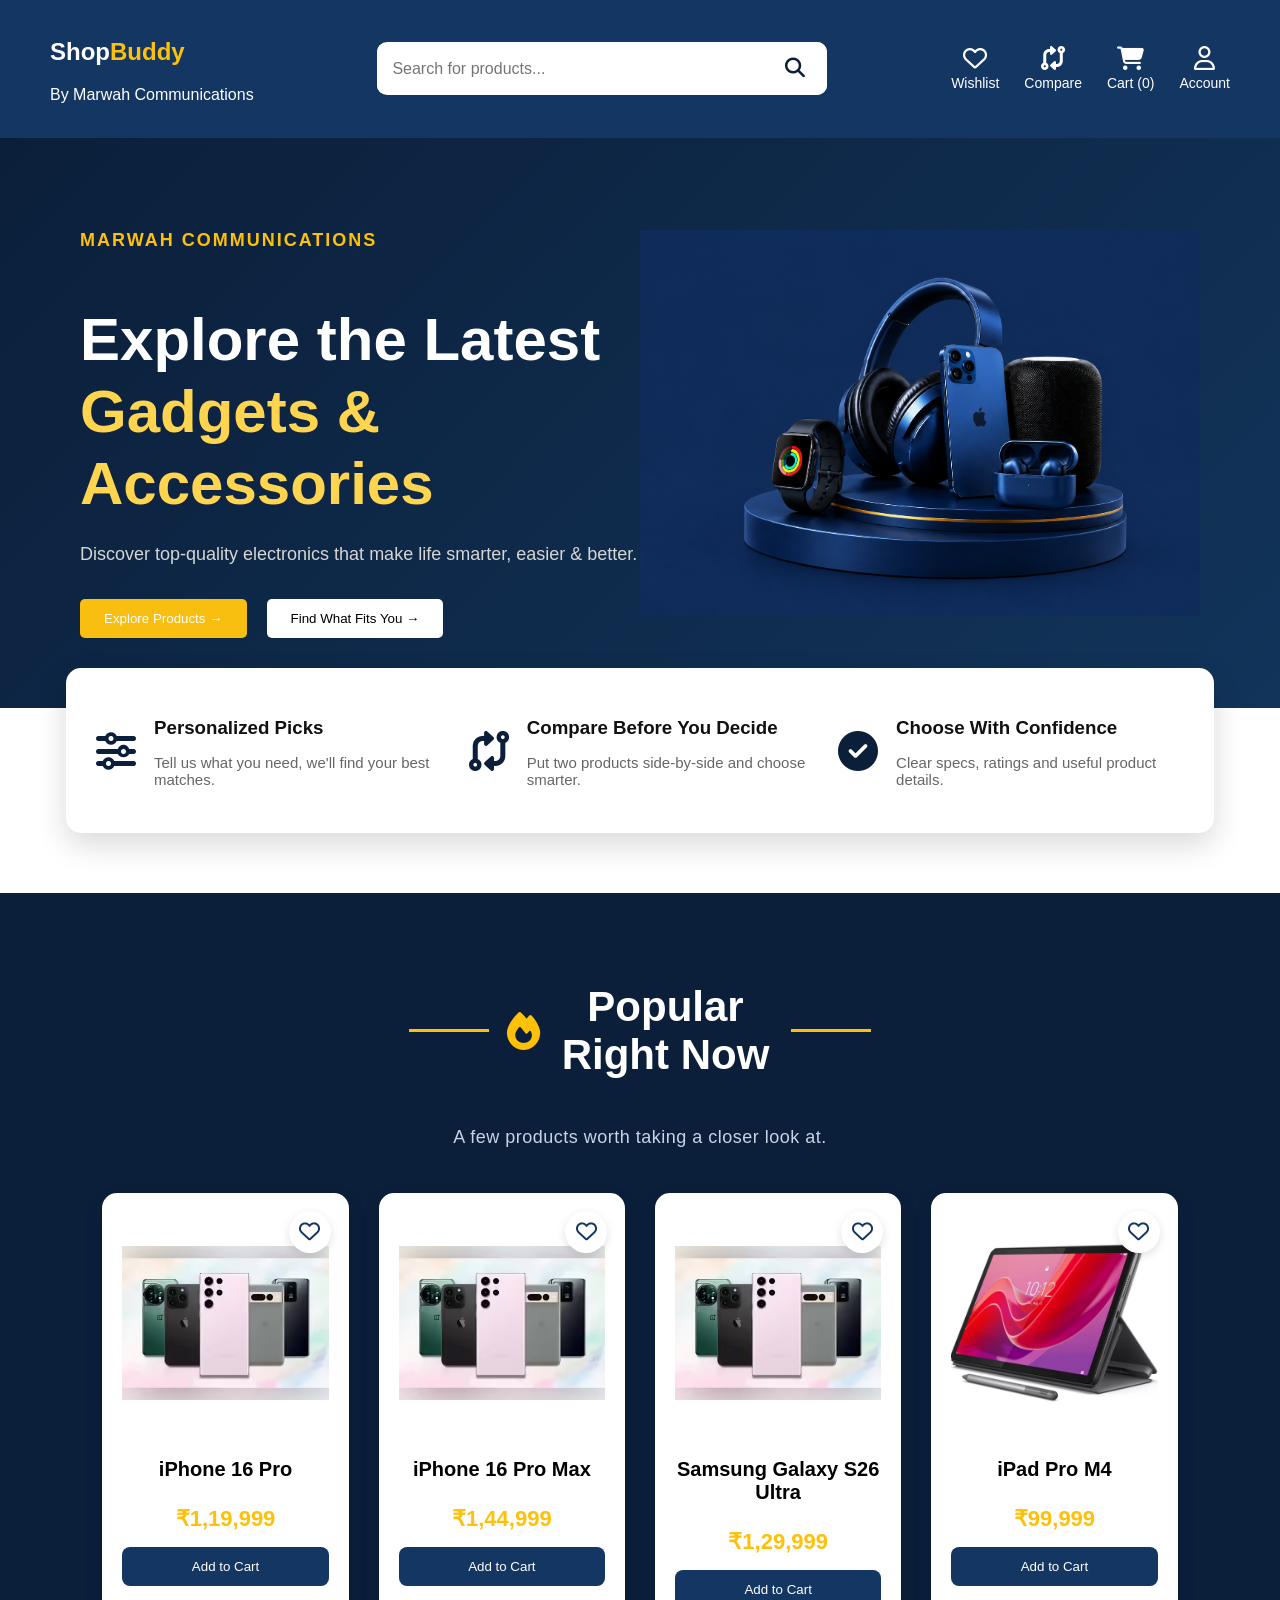
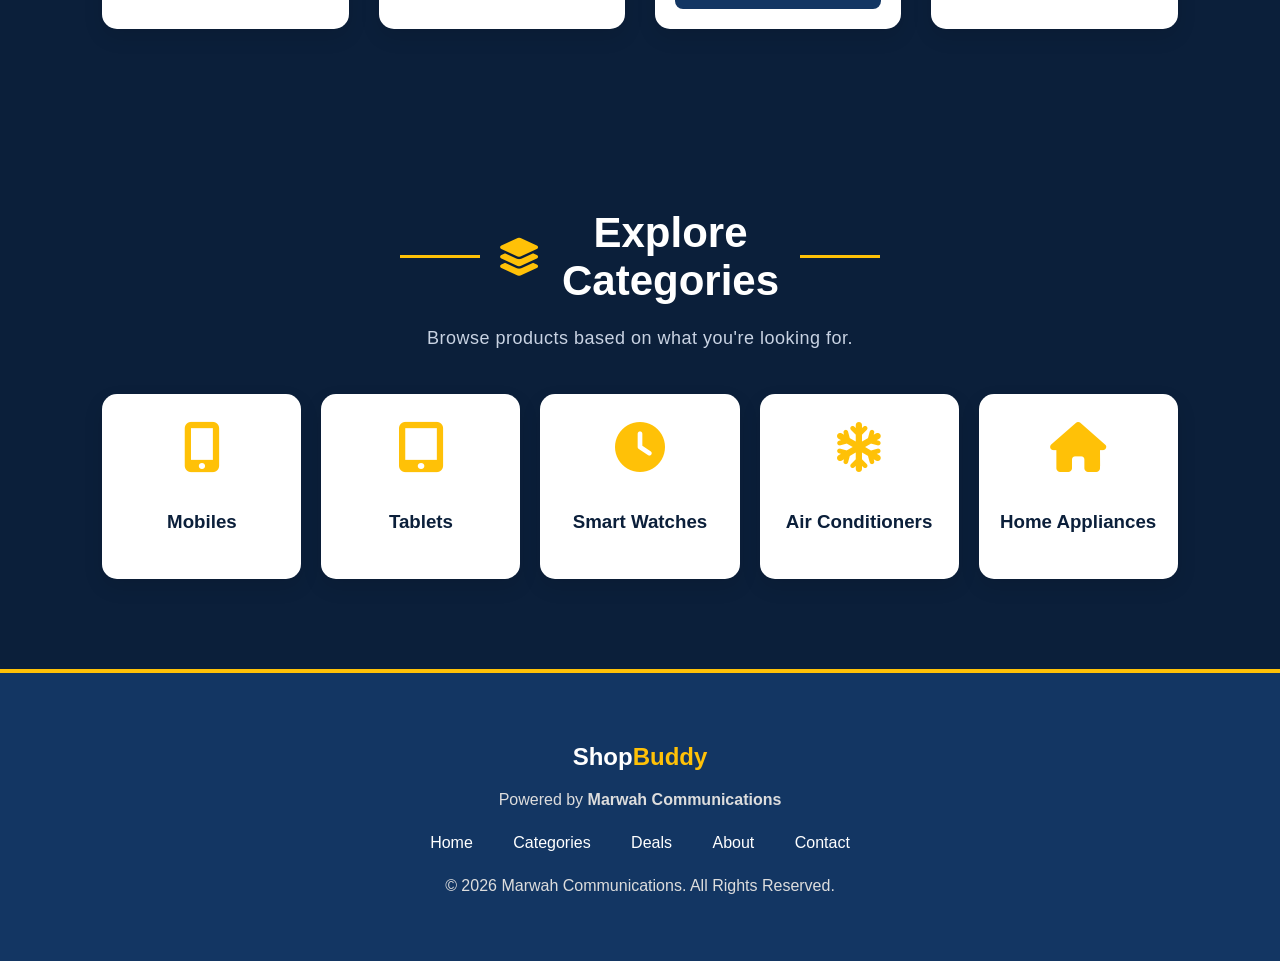
==== commit 4f524b04: "Complete core ShopBuddy updates" ====
--- a/index.html
+++ b/index.html
@@ -6,7 +6,9 @@
     <meta name="viewport" content="width=device-width,initial-scale=1.0">
     <title>ShopBuddy</title>
     <link rel="stylesheet" href="css/style.css">
+    <link rel="stylesheet" href="css/products.css">
     <link rel="stylesheet" href="https://cdnjs.cloudflare.com/ajax/libs/font-awesome/6.5.2/css/all.min.css">
+    <link rel="stylesheet" href="css/navbar.css">
 </head>
 
 <div class="compare-overlay" id="compare-overlay">
@@ -50,38 +52,10 @@
 
 <body>
     <header>
-        <nav class="navbar">
-            <div class="logo">
-                <h2>
-                    <span class="shop">Shop</span><span class="buddy">Buddy</span>
-                </h2>
-                <p>By Marwah Communications</p>
-            </div>
-            <div class="search-box">
-                <input type="text" id="search-input" placeholder="Search for products...">
-                <button class="search-btn"><i class="fa-solid fa-magnifying-glass"></i></button>
-            </div>
-            <div class="nav-icons">
-                <div class="icon-item">
-                    <i class="fa-regular fa-heart"></i>
-                    <span>Wishlist</span>
-                </div>
-
-                <div class="icon-item" id="compare-nav">
-                    <i class="fa-solid fa-code-compare"></i>
-                    <span>Compare</span>
-                </div>
-                <div class="icon-item">
-                    <i class="fa-solid fa-cart-shopping"></i>
-                    <span id="cart-count">Cart (0)</span>
-                </div>
-
-                <div class="icon-item">
-                    <i class="fa-regular fa-user"></i>
-                    <span>Account</span>
-                </div>
-            </div>
-        </nav>
+
+       <div id="navbar">
+
+       </div>
 
     </header>
     <main>
@@ -263,6 +237,7 @@
 
    <script src="js/script.js"></script>
 <script src="js/data.js"></script>
+<script src="js/wishlist.js"></script>
 
 <script>
     const popularGrid = document.getElementById("popular-products-grid");
@@ -280,9 +255,12 @@
 
     card.innerHTML = `
         <img src="${product.image}" alt="${product.name}">
+        <button class="wishlist-btn" data-id="${product.id}">
+    <i class="fa-regular fa-heart"></i>
+</button>
         <h3>${product.name}</h3>
         <p class="price">₹${product.price.toLocaleString("en-IN")}</p>
-        <button class="add-cart">Add to Cart</button>
+        <button class="add-cart" data-id="${product.id}">Add to Cart</button>
     `;
 
     card.addEventListener("click", () => {
@@ -290,7 +268,17 @@
     });
 
     card.querySelector(".add-cart").addEventListener("click", (event) => {
+    event.stopPropagation();
+    addToCart(product.id);
+});
+
+const wishlistButton = card.querySelector(".wishlist-btn");
+
+    wishlistButton.addEventListener("click", (event) => {
         event.stopPropagation();
+
+        const productId = wishlistButton.dataset.id;
+        toggleWishlist(productId);
     });
 
     popularGrid.appendChild(card);
@@ -302,9 +290,11 @@
     window.comparePagePath = "pages/compare.html";
 </script>
 
+
 <script src="js/compare.js"></script>
 
 <script src="js/cart.js"></script>
+<script src="js/navbar.js"></script>
 </body>
 
 </html>
--- a/css/style.css
+++ b/css/style.css
@@ -2,102 +2,6 @@
     margin:0;
     font-family:Arial, Helvetica, sans-serif;
     
-}
-
-.navbar{
-
-    display:flex;
-
-    justify-content:space-between;
-
-    align-items:center;
-
-    padding:18px 50px;
-
-    background-color:#133663;
-
-}
-.logo{
-
-    color:white;
-
-}
-.shop{
-    color:white;
-}
-
-.buddy{
-    color:#FFC107;
-}
-.search-box{
-    display:flex;
-    align-items:center;
-    background:white;
-    border-radius:10px;
-    overflow:hidden;
-    width:450px;
-}
-.search-box input{
-    flex:1;
-    border:none;
-    outline:none;
-    padding:15px;
-    font-size:16px;
-}
-.search-btn{
-    background:white;
-    border:none;
-    padding:15px 22px;
-    cursor:pointer;
-    font-size:20px;
-}
-.search-btn i{
-    font-size:20px;
-    color:#0B1F3A;
-}
-.nav-icons{
-    display:flex;
-    gap:25px;
-}
-.icon-item{
-    display:flex;
-    flex-direction:column;
-    align-items:center;
-}
-.icon-item button{
-    background:none;
-    border:none;
-    font-size:26px;
-    color:white;
-    cursor:pointer;
-}
-.icon-item span{
-    color:white;
-    font-size:14px;
-    margin-top:5px;
-}
-.nav-icons button{
-
-    font-size:22px;
-
-    margin-left:10px;
-
-    background:none;
-
-    border:none;
-
-    cursor:pointer;
-
-}
-.icon-item i{
-    color:white;
-    font-size:24px;
-    cursor:pointer;
-    transition:0.3s;
-}
-
-.icon-item i:hover{
-    color:#FFC107;
 }
 
 
@@ -376,7 +280,9 @@
     color:#ddd;
 }
 
-.compare-overlay {
+
+
+.appliance-overlay {
     display: none;
     position: fixed;
     inset: 0;
@@ -387,13 +293,100 @@
     justify-content: center;
 }
 
+.appliance-dialog {
+    width: 90%;
+    max-width: 650px;
+    background: white;
+    border-radius: 15px;
+    padding: 30px;
+    box-shadow: 0 10px 30px rgba(0, 0, 0, 0.25);
+}
+
+.appliance-header {
+    display: flex;
+    align-items: center;
+    justify-content: space-between;
+    margin-bottom: 10px;
+}
+
+.appliance-header h2 {
+    margin: 0;
+    color: #0B1F3A;
+}
+
+.close-appliance {
+    border: none;
+    background: none;
+    font-size: 30px;
+    cursor: pointer;
+    color: #333;
+}
+
+.appliance-options {
+    display: grid;
+    grid-template-columns: repeat(3, 1fr);
+    gap: 20px;
+    margin-top: 25px;
+}
+
+.appliance-option {
+    padding: 25px 15px;
+    text-align: center;
+    border: 2px solid #eee;
+    border-radius: 12px;
+    cursor: pointer;
+    transition: 0.3s ease;
+}
+
+.appliance-option:hover {
+    border-color: #FFC107;
+    transform: translateY(-5px);
+}
+
+.appliance-option i {
+    font-size: 40px;
+    color: #FFC107;
+    margin-bottom: 15px;
+}
+
+.appliance-option h3 {
+    margin: 0;
+    color: #0B1F3A;
+}
+
+/*compare dilog box*/
+
+.compare-overlay {
+    display: none;
+    position: fixed;
+    inset: 0;
+    background: rgba(11, 31, 58, 0.65);
+    backdrop-filter: blur(4px);
+    z-index: 1000;
+    align-items: center;
+    justify-content: center;
+}
+
 .compare-dialog {
     width: 90%;
-    max-width: 600px;
+    max-width: 650px;
     background: white;
-    border-radius: 12px;
-    padding: 25px;
-    box-shadow: 0 10px 30px rgba(0, 0, 0, 0.2);
+    border-radius: 16px;
+    padding: 30px;
+    box-shadow: 0 20px 50px rgba(0, 0, 0, 0.3);
+    animation: comparePopup 0.25s ease;
+}
+
+@keyframes comparePopup {
+    from {
+        opacity: 0;
+        transform: translateY(-15px) scale(0.98);
+    }
+
+    to {
+        opacity: 1;
+        transform: translateY(0) scale(1);
+    }
 }
 
 .compare-header {
@@ -401,17 +394,28 @@
     align-items: center;
     justify-content: space-between;
     margin-bottom: 25px;
+    border-bottom: 2px solid #f1f1f1;
+    padding-bottom: 15px;
 }
 
 .compare-header h2 {
     margin: 0;
+    color: #0B1F3A;
+    font-size: 26px;
 }
 
 .close-compare {
     border: none;
     background: none;
-    font-size: 28px;
+    font-size: 30px;
     cursor: pointer;
+    color: #555;
+    transition: 0.3s ease;
+}
+
+.close-compare:hover {
+    color: #FFC107;
+    transform: rotate(90deg);
 }
 
 .compare-products {
@@ -427,23 +431,43 @@
     display: block;
     margin-bottom: 8px;
     font-weight: 600;
+    color: #0B1F3A;
 }
 
 .compare-slot input {
     width: 100%;
-    padding: 12px;
-    border: 1px solid #ccc;
+    padding: 13px;
+    border: 1px solid #d5d5d5;
     border-radius: 8px;
     box-sizing: border-box;
+    font-size: 14px;
+    outline: none;
+    transition: 0.3s ease;
+}
+
+.compare-slot input:focus {
+    border-color: #FFC107;
+    box-shadow: 0 0 0 3px rgba(255, 193, 7, 0.15);
 }
 
 .compare-submit {
     display: block;
-    margin: 25px auto 0;
-    padding: 12px 30px;
+    margin: 28px auto 0;
+    padding: 12px 35px;
     border: none;
     border-radius: 8px;
+    background: #133663;
+    color: white;
+    font-size: 15px;
+    font-weight: 600;
     cursor: pointer;
+    transition: 0.3s ease;
+}
+
+.compare-submit:hover {
+    background: #FFC107;
+    color: #0B1F3A;
+    transform: translateY(-2px);
 }
 
 .compare-suggestions {
@@ -456,83 +480,18 @@
 }
 
 .compare-suggestion {
-    padding: 10px;
+    padding: 11px 12px;
     cursor: pointer;
     border-bottom: 1px solid #eee;
+    color: #333;
+    transition: 0.2s ease;
+}
+
+.compare-suggestion:last-child {
+    border-bottom: none;
 }
 
 .compare-suggestion:hover {
-    background: #f5f5f5;
-}
-
-.appliance-overlay {
-    display: none;
-    position: fixed;
-    inset: 0;
-    background: rgba(0, 0, 0, 0.5);
-    z-index: 1000;
-
-    align-items: center;
-    justify-content: center;
-}
-
-.appliance-dialog {
-    width: 90%;
-    max-width: 650px;
-    background: white;
-    border-radius: 15px;
-    padding: 30px;
-    box-shadow: 0 10px 30px rgba(0, 0, 0, 0.25);
-}
-
-.appliance-header {
-    display: flex;
-    align-items: center;
-    justify-content: space-between;
-    margin-bottom: 10px;
-}
-
-.appliance-header h2 {
-    margin: 0;
-    color: #0B1F3A;
-}
-
-.close-appliance {
-    border: none;
-    background: none;
-    font-size: 30px;
-    cursor: pointer;
-    color: #333;
-}
-
-.appliance-options {
-    display: grid;
-    grid-template-columns: repeat(3, 1fr);
-    gap: 20px;
-    margin-top: 25px;
-}
-
-.appliance-option {
-    padding: 25px 15px;
-    text-align: center;
-    border: 2px solid #eee;
-    border-radius: 12px;
-    cursor: pointer;
-    transition: 0.3s ease;
-}
-
-.appliance-option:hover {
-    border-color: #FFC107;
-    transform: translateY(-5px);
-}
-
-.appliance-option i {
-    font-size: 40px;
-    color: #FFC107;
-    margin-bottom: 15px;
-}
-
-.appliance-option h3 {
-    margin: 0;
-    color: #0B1F3A;
-}
+    background: #f7f9fc;
+    color: #0B1F3A;
+}
--- a/css/products.css
+++ b/css/products.css
@@ -0,0 +1,125 @@
+.product-grid {
+    display: grid;
+    grid-template-columns: repeat(4, 1fr);
+    gap: 30px;
+}
+
+.product-card {
+    background: white;
+    border-radius: 15px;
+    padding: 20px;
+    box-shadow: 0 8px 20px rgba(0, 0, 0, 0.1);
+    transition: 0.35s;
+    display: flex;
+    flex-direction: column;
+}
+
+.product-card:hover {
+    transform: translateY(-12px);
+
+    box-shadow: 0 20px 35px rgba(0, 0, 0, .25);
+}
+
+.product-card img {
+    width: 100%;
+    height: 220px;
+    object-fit: contain;
+    margin-bottom:15px;
+}
+
+.product-card h3 {
+    margin: 10px 0;
+    font-size: 20px;
+}
+
+.price {
+    color: #FFC107;
+    font-size: 22px;
+    font-weight: bold;
+    margin: 15px 0;
+}
+
+.brand {
+    color: #524d4d;
+    font-size: 14px;
+    margin-bottom: 6px;
+}
+
+.specs {
+    color: #4b4444;
+    font-size: 14px;
+    margin: 10px 0;
+}
+
+.product-card button {
+    width: 100%;
+    padding: 12px;
+    background: #133663;
+    color: white;
+    border: none;
+    border-radius: 8px;
+    cursor: pointer;
+    transition: .3s;
+}
+
+.product-card button:hover {
+    background: #FFC107;
+    color: black;
+    transform: scale(1.05);
+}
+
+.buttons {
+    display: flex;
+    gap: 10px;
+    margin-top:auto;
+}
+
+.buttons button {
+    flex: 1;
+}
+
+.product-card {
+    position: relative;
+}
+
+.wishlist-btn {
+    position: absolute !important;
+    top: 18px !important;
+    right: 18px !important;
+
+    width: 42px !important;
+    min-width: 42px !important;
+    max-width: 42px !important;
+
+    height: 42px !important;
+    min-height: 42px !important;
+    max-height: 42px !important;
+
+    padding: 0 !important;
+    margin: 0 !important;
+
+    border: none !important;
+    border-radius: 50% !important;
+
+    background: white !important;
+    color: #133663 !important;
+
+    display: flex !important;
+    align-items: center !important;
+    justify-content: center !important;
+
+    font-size: 21px !important;
+    cursor: pointer;
+
+    box-shadow: 0 3px 10px rgba(0, 0, 0, 0.12);
+
+    z-index: 5;
+}
+
+.wishlist-btn:hover {
+    transform: scale(1.08);
+}
+
+.wishlist-btn.wishlisted {
+    color: #e63946 !important;
+}
--- a/css/navbar.css
+++ b/css/navbar.css
@@ -0,0 +1,96 @@
+.navbar{
+
+    display:flex;
+
+    justify-content:space-between;
+
+    align-items:center;
+
+    padding:18px 50px;
+
+    background-color:#133663;
+
+}
+.logo{
+
+    color:white;
+
+}
+.shop{
+    color:white;
+}
+
+.buddy{
+    color:#FFC107;
+}
+.search-box{
+    display:flex;
+    align-items:center;
+    background:white;
+    border-radius:10px;
+    overflow:hidden;
+    width:450px;
+}
+.search-box input{
+    flex:1;
+    border:none;
+    outline:none;
+    padding:15px;
+    font-size:16px;
+}
+.search-btn{
+    background:white;
+    border:none;
+    padding:15px 22px;
+    cursor:pointer;
+    font-size:20px;
+}
+.search-btn i{
+    font-size:20px;
+    color:#0B1F3A;
+}
+.nav-icons{
+    display:flex;
+    gap:25px;
+}
+.icon-item{
+    display:flex;
+    flex-direction:column;
+    align-items:center;
+}
+.icon-item button{
+    background:none;
+    border:none;
+    font-size:26px;
+    color:white;
+    cursor:pointer;
+}
+.icon-item span{
+    color:white;
+    font-size:14px;
+    margin-top:5px;
+}
+.nav-icons button{
+
+    font-size:22px;
+
+    margin-left:10px;
+
+    background:none;
+
+    border:none;
+
+    cursor:pointer;
+
+}
+.icon-item i{
+    color:white;
+    font-size:24px;
+    cursor:pointer;
+    transition:0.3s;
+}
+
+.icon-item i:hover{
+    color:#FFC107;
+}
+
